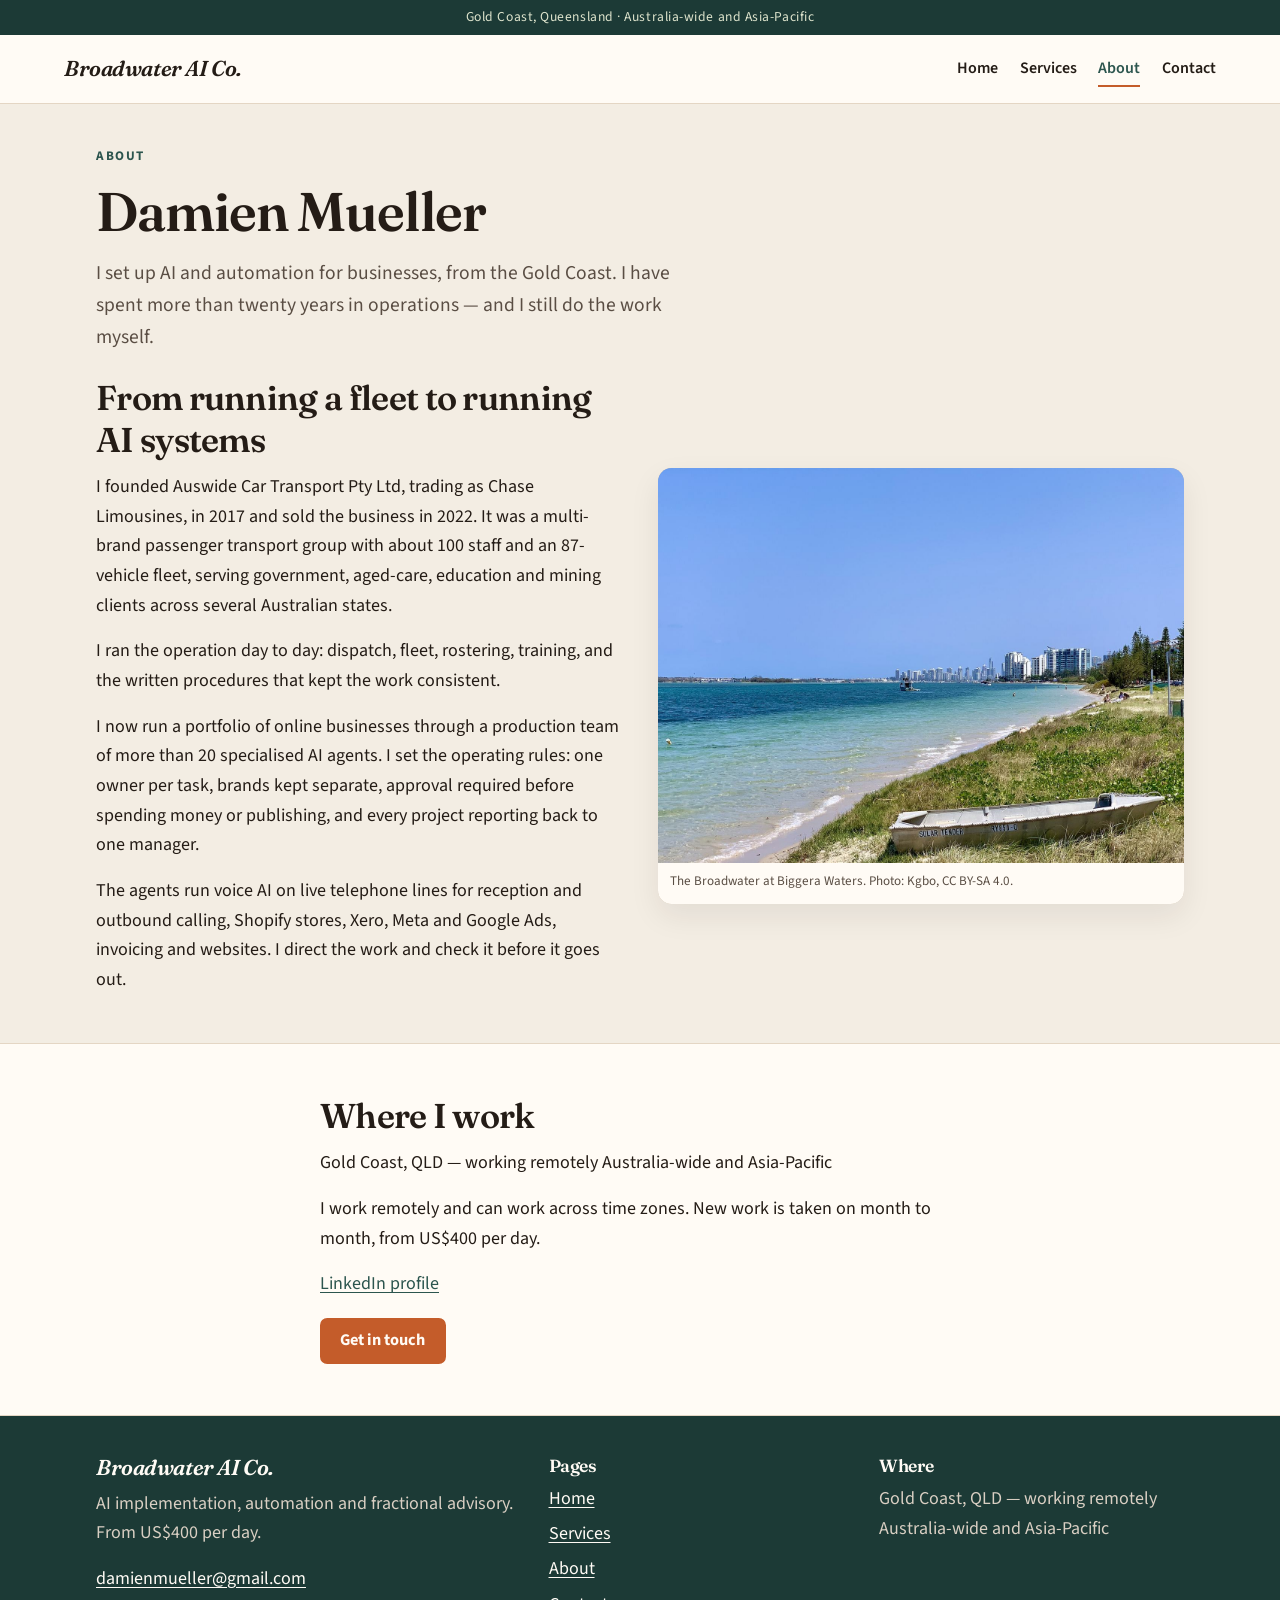
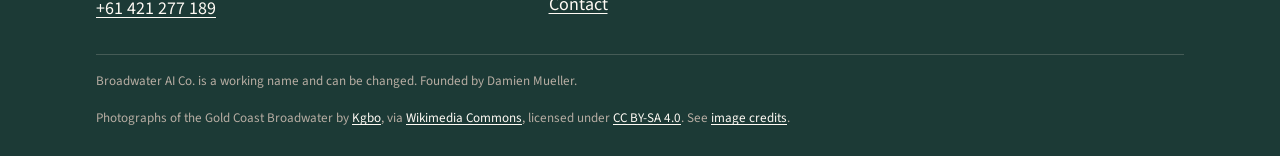
==== about.html @ 57206acb "Add Broadwater AI Co. four-page static site" ====
<!DOCTYPE html>
<html lang="en-AU">
<head>
  <meta charset="utf-8">
  <meta name="viewport" content="width=device-width, initial-scale=1">
  <title>About Damien Mueller — Broadwater AI Co.</title>
  <meta name="description" content="Damien Mueller founded a multi-state transport business, and now runs online businesses with specialised AI agents. Based on the Gold Coast.">
  <link rel="canonical" href="https://damienmueller-cloud.github.io/gold-coast-ai/about.html">
  <meta name="robots" content="index,follow">
  <meta property="og:type" content="website">
  <meta property="og:site_name" content="Broadwater AI Co.">
  <meta property="og:title" content="About Damien Mueller — Broadwater AI Co.">
  <meta property="og:description" content="Damien Mueller founded a multi-state transport business, and now runs online businesses with specialised AI agents. Based on the Gold Coast.">
  <meta property="og:url" content="https://damienmueller-cloud.github.io/gold-coast-ai/about.html">
  <meta property="og:image" content="https://damienmueller-cloud.github.io/gold-coast-ai/images/og.jpg">
  <meta property="og:image:width" content="1200">
  <meta property="og:image:height" content="630">
  <meta property="og:locale" content="en_AU">
  <meta name="twitter:card" content="summary_large_image">
  <meta name="twitter:title" content="About Damien Mueller — Broadwater AI Co.">
  <meta name="twitter:description" content="Damien Mueller founded a multi-state transport business, and now runs online businesses with specialised AI agents. Based on the Gold Coast.">
  <meta name="twitter:image" content="https://damienmueller-cloud.github.io/gold-coast-ai/images/og.jpg">
  <link rel="icon" href="favicon.svg" type="image/svg+xml">
  <link rel="icon" href="favicon.png" sizes="32x32" type="image/png">
  <link rel="apple-touch-icon" href="apple-touch-icon.png">
  <link rel="stylesheet" href="css/fonts.css">
  <link rel="stylesheet" href="css/styles.css">
  <script type="application/ld+json">
  {
    "@context": "https://schema.org",
    "@type": "ProfessionalService",
    "name": "Broadwater AI Co.",
    "url": "https://damienmueller-cloud.github.io/gold-coast-ai/",
    "email": "damienmueller@gmail.com",
    "telephone": "+61421277189",
    "description": "AI implementation, automation and fractional AI advisory, based on the Gold Coast. Work starts from US$400 per day.",
    "priceRange": "From US$400 per day",
    "image": "https://damienmueller-cloud.github.io/gold-coast-ai/images/og.jpg",
    "founder": {
      "@type": "Person",
      "name": "Damien Mueller",
      "url": "https://au.linkedin.com/in/damien-mueller-a53b8a63",
      "email": "damienmueller@gmail.com",
      "telephone": "+61421277189"
    },
    "address": {
      "@type": "PostalAddress",
      "addressLocality": "Gold Coast",
      "addressRegion": "QLD",
      "addressCountry": "AU"
    },
    "areaServed": ["AU", "Australia", "Asia-Pacific"],
    "sameAs": ["https://au.linkedin.com/in/damien-mueller-a53b8a63"]
  }
  </script>
</head>
<body>
  <!-- SITE_NAME (placeholder — find-replace): Broadwater AI Co. -->
  <a class="skip" href="#content">Skip to content</a>
  <div class="topbar">Gold Coast, Queensland · Australia-wide and Asia-Pacific</div>
  <header class="site">
    <div class="header-inner">
      <a class="wordmark" href="index.html">Broadwater AI Co.</a>
      <input type="checkbox" id="nav-toggle">
      <label class="nav-btn" for="nav-toggle">Menu</label>
      <nav class="main" aria-label="Primary">
      <a href="index.html">Home</a>
      <a href="services.html">Services</a>
      <a href="about.html" aria-current="page">About</a>
      <a href="contact.html">Contact</a>
      </nav>
    </div>
  </header>
  <main id="content">

    <section class="page-head">
      <div class="wrap">
        <p class="kicker">About</p>
        <h1>Damien Mueller</h1>
        <p class="lede">I set up AI and automation for businesses, from the Gold Coast. I have spent more than twenty years in operations — and I still do the work myself.</p>
      </div>
    </section>

    <section class="band" style="padding-top:0">
      <div class="wrap split">
        <div>
          <h2>From running a fleet to running AI systems</h2>
          <p>I founded Auswide Car Transport Pty Ltd, trading as Chase Limousines, in 2017 and sold the business in 2022. It was a multi-brand passenger transport group with about 100 staff and an 87-vehicle fleet, serving government, aged-care, education and mining clients across several Australian states.</p>
          <p>I ran the operation day to day: dispatch, fleet, rostering, training, and the written procedures that kept the work consistent.</p>
          <p>I now run a portfolio of online businesses through a production team of more than 20 specialised AI agents. I set the operating rules: one owner per task, brands kept separate, approval required before spending money or publishing, and every project reporting back to one manager.</p>
          <p>The agents run voice AI on live telephone lines for reception and outbound calling, Shopify stores, Xero, Meta and Google Ads, invoicing and websites. I direct the work and check it before it goes out.</p>
        </div>
        <figure class="frame">
          <img src="images/broadwater-biggera.jpg" width="1400" height="1050" alt="The Gold Coast Broadwater at Biggera Waters, looking across open water.">
          <figcaption>The Broadwater at Biggera Waters. Photo: Kgbo, CC BY-SA 4.0.</figcaption>
        </figure>
      </div>
    </section>

    <section class="band-paper">
      <div class="wrap intro">
        <h2>Where I work</h2>
        <p>Gold Coast, QLD — working remotely Australia-wide and Asia-Pacific</p>
        <p>I work remotely and can work across time zones. New work is taken on month to month, from US$400 per day.</p>
        <p><a href="https://au.linkedin.com/in/damien-mueller-a53b8a63">LinkedIn profile</a></p>
        <p style="margin-top:1.2rem"><a class="btn btn-primary" href="contact.html">Get in touch</a></p>
      </div>
    </section>
  </main>
  <footer class="site">
    <div class="wrap">
      <div class="foot-grid">
        <div>
          <a class="wordmark" href="index.html">Broadwater AI Co.</a>
          <p>AI implementation, automation and fractional advisory. From US$400 per day.</p>
          <p><a href="mailto:damienmueller@gmail.com">damienmueller@gmail.com</a><br>
          <a href="tel:+61421277189">+61 421 277 189</a></p>
        </div>
        <div>
          <h3>Pages</h3>
          <ul class="foot-links">
            <li><a href="index.html">Home</a></li>
            <li><a href="services.html">Services</a></li>
            <li><a href="about.html">About</a></li>
            <li><a href="contact.html">Contact</a></li>
          </ul>
        </div>
        <div>
          <h3>Where</h3>
          <p>Gold Coast, QLD — working remotely Australia-wide and Asia-Pacific</p>
        </div>
      </div>
      <div class="tiny">
        <p>Broadwater AI Co. is a working name and can be changed. Founded by Damien Mueller.</p>
        <p>Photographs of the Gold Coast Broadwater by <a href="https://commons.wikimedia.org/wiki/User:Kgbo">Kgbo</a>, via <a href="https://commons.wikimedia.org/">Wikimedia Commons</a>, licensed under <a href="https://creativecommons.org/licenses/by-sa/4.0/">CC BY-SA 4.0</a>. See <a href="images/CREDITS.txt">image credits</a>.</p>
      </div>
    </div>
  </footer>
</body>
</html>
---- css/fonts.css ----
/* Self-hosted fonts. Fraunces (Undercase Type) and Source Sans 3 (Adobe), SIL OFL 1.1.
   See fonts/README.md. */

@font-face {
  font-family: "Fraunces";
  font-style: normal;
  font-weight: 100 900;
  font-display: swap;
  src: url("../fonts/Fraunces-normal-500.woff2") format("woff2");
}

@font-face {
  font-family: "Fraunces";
  font-style: italic;
  font-weight: 600;
  font-display: swap;
  src: url("../fonts/Fraunces-italic-600.woff2") format("woff2");
}

@font-face {
  font-family: "Source Sans 3";
  font-style: normal;
  font-weight: 200 900;
  font-display: swap;
  src: url("../fonts/SourceSans3-normal-400.woff2") format("woff2");
}
---- css/styles.css ----
/* ============================================================
   SITE_NAME (placeholder — find-replace): Broadwater AI Co.
   Palette and type are original to this site. Tone (warm, local,
   practical, plain-speaking) takes cues from Gold Coast businesses
   Damien knows, without copying their logos, names or brand assets.
   ============================================================ */

:root {
  --site-name: "Broadwater AI Co."; /* placeholder working name */

  --sand: #f3ede3;
  --paper: #fffbf5;
  --ink: #241c16;
  --ink-soft: #5a4e44;
  --sea: #2c554e;
  --sea-deep: #1c3a36;
  --clay: #c45c2a;
  --clay-hover: #a44b22;
  --sage: #dde3cc;
  --drift: #c9b8a0;
  --line: #e4d6c4;
  --foam: #e8f0ec;
  --cream: #fffbf5;

  --font-serif: "Fraunces", "Source Serif Pro", Georgia, "Times New Roman", serif;
  --font-sans: "Source Sans 3", "Source Sans Pro", "Segoe UI", system-ui, sans-serif;

  --max: 68rem;
  --header-max: 72rem;
  --space: 1.25rem;
  --radius: 0.85rem;
  --shadow: 0 12px 30px rgba(36, 28, 22, 0.08);
}

*,
*::before,
*::after { box-sizing: border-box; }

html { scroll-behavior: smooth; }

body {
  margin: 0;
  font-family: var(--font-sans);
  font-size: 1.125rem;
  line-height: 1.65;
  color: var(--ink);
  background: var(--sand);
  -webkit-font-smoothing: antialiased;
}

img { max-width: 100%; height: auto; display: block; }

a { color: var(--sea); text-underline-offset: 0.15em; }
a:hover { color: var(--clay); }

:focus-visible {
  outline: 3px solid var(--clay);
  outline-offset: 3px;
}

.skip {
  position: absolute;
  left: 0.75rem;
  top: -4rem;
  background: var(--sea-deep);
  color: var(--cream);
  padding: 0.5rem 0.9rem;
  z-index: 100;
  border-radius: 0.4rem;
}
.skip:focus { top: 0.75rem; }

.wrap {
  width: min(100% - 2rem, var(--max));
  margin-inline: auto;
}
.wrap-wide {
  width: min(100% - 2rem, var(--header-max));
  margin-inline: auto;
}

/* ----- Header ----- */
.topbar {
  background: var(--sea-deep);
  color: var(--sage);
  font-size: 0.85rem;
  letter-spacing: 0.04em;
  text-align: center;
  padding: 0.4rem 1rem;
}
.topbar a { color: inherit; }

header.site {
  background: var(--paper);
  border-bottom: 1px solid var(--line);
  position: sticky;
  top: 0;
  z-index: 40;
}

.header-inner {
  width: min(100% - 2rem, var(--header-max));
  margin-inline: auto;
  display: flex;
  align-items: center;
  justify-content: space-between;
  gap: 1rem;
  min-height: 4.25rem;
}

.wordmark {
  font-family: var(--font-serif);
  font-weight: 600;
  font-style: italic;
  font-size: 1.35rem;
  color: var(--ink);
  text-decoration: none;
  letter-spacing: -0.01em;
  line-height: 1.1;
}
.wordmark:hover { color: var(--sea); }
.wordmark span {
  font-style: normal;
  font-weight: 600;
  font-size: 0.92em;
}

#nav-toggle { position: absolute; left: -9999px; }

.nav-btn {
  display: none;
  font-family: var(--font-sans);
  font-weight: 600;
  font-size: 0.95rem;
  background: transparent;
  border: 1.5px solid var(--ink);
  color: var(--ink);
  padding: 0.4rem 0.7rem;
  border-radius: 0.4rem;
  cursor: pointer;
}

nav.main {
  display: flex;
  gap: 0.2rem 1.35rem;
  align-items: center;
}
nav.main a {
  color: var(--ink);
  text-decoration: none;
  font-weight: 600;
  font-size: 1rem;
  padding: 0.25rem 0;
  border-bottom: 2px solid transparent;
}
nav.main a:hover,
nav.main a[aria-current="page"] {
  color: var(--sea);
  border-bottom-color: var(--clay);
}

@media (max-width: 720px) {
  .nav-btn { display: inline-block; }
  nav.main {
    display: none;
    position: absolute;
    left: 0;
    right: 0;
    top: 100%;
    background: var(--paper);
    border-bottom: 1px solid var(--line);
    flex-direction: column;
    align-items: stretch;
    padding: 0.5rem 1rem 1rem;
    gap: 0;
  }
  nav.main a {
    padding: 0.7rem 0.2rem;
    border-bottom: 1px solid var(--line);
  }
  #nav-toggle:checked ~ nav.main { display: flex; }
  #nav-toggle:checked ~ .nav-btn { background: var(--sage); }
}

/* ----- Hero & typography ----- */
h1, h2, h3, .wordmark {
  font-family: var(--font-serif);
  font-optical-sizing: auto;
  letter-spacing: -0.02em;
  color: var(--ink);
  line-height: 1.2;
}

h1 {
  font-size: clamp(2.1rem, 4.6vw, 3.4rem);
  font-weight: 600;
  margin: 0 0 0.8rem;
}

h2 {
  font-size: clamp(1.6rem, 3vw, 2.15rem);
  font-weight: 600;
  margin: 0 0 0.75rem;
}

h3 {
  font-size: 1.3rem;
  font-weight: 600;
  margin: 0 0 0.5rem;
}

.lede {
  font-size: 1.22rem;
  color: var(--ink-soft);
  max-width: 38rem;
  margin: 0 0 1.4rem;
}

.kicker {
  font-size: 0.82rem;
  font-weight: 700;
  letter-spacing: 0.12em;
  text-transform: uppercase;
  color: var(--sea);
  margin: 0 0 0.7rem;
}

p { margin: 0 0 1rem; }
p:last-child { margin-bottom: 0; }

/* ----- Buttons ----- */
.btn {
  display: inline-block;
  font-family: var(--font-sans);
  font-weight: 700;
  font-size: 1.02rem;
  text-decoration: none;
  padding: 0.7rem 1.15rem;
  border-radius: 0.45rem;
  border: 2px solid transparent;
  cursor: pointer;
  line-height: 1.2;
}
.btn-primary {
  background: var(--clay);
  color: var(--cream);
  border-color: var(--clay);
}
.btn-primary:hover {
  background: var(--clay-hover);
  border-color: var(--clay-hover);
  color: var(--cream);
}
.btn-ghost {
  background: transparent;
  color: var(--ink);
  border-color: var(--ink);
}
.btn-ghost:hover {
  background: var(--ink);
  color: var(--cream);
}
.actions { display: flex; flex-wrap: wrap; gap: 0.7rem; }

/* ----- Layout blocks ----- */
.hero {
  padding: 3rem 0 2.5rem;
}
.hero-grid {
  display: grid;
  grid-template-columns: 1.05fr 1fr;
  gap: 2.5rem;
  align-items: center;
}
@media (max-width: 800px) {
  .hero { padding: 2rem 0 1.5rem; }
  .hero-grid { grid-template-columns: 1fr; gap: 1.5rem; }
}

.frame {
  margin: 0;
  border-radius: var(--radius);
  overflow: hidden;
  box-shadow: var(--shadow);
  background: var(--drift);
}
.frame img {
  width: 100%;
  aspect-ratio: 4 / 3;
  object-fit: cover;
}
.frame figcaption {
  font-size: 0.82rem;
  color: var(--ink-soft);
  padding: 0.55rem 0.75rem 0.7rem;
  background: var(--paper);
}

section.band {
  padding: 3rem 0;
}
section.band + section.band { padding-top: 0.5rem; }
.band-paper { background: var(--paper); border-block: 1px solid var(--line); padding: 3.2rem 0; }
.band-sea { background: var(--sea-deep); color: var(--cream); padding: 3.2rem 0; }
.band-sea h2, .band-sea h3 { color: var(--cream); }
.band-sea p, .band-sea li { color: #e8e0d4; }
.band-sage { background: var(--sage); padding: 2.6rem 0; }

.intro { max-width: 40rem; }

/* ----- Cards ----- */
.cards {
  display: grid;
  grid-template-columns: repeat(3, 1fr);
  gap: 1.15rem;
  margin-top: 1.6rem;
}
@media (max-width: 800px) {
  .cards { grid-template-columns: 1fr; }
}
.card {
  background: var(--paper);
  border: 1px solid var(--line);
  border-radius: var(--radius);
  padding: 1.3rem 1.25rem 1.4rem;
}
.card .rate {
  font-weight: 700;
  color: var(--sea);
  margin-top: 0.8rem;
}
.card a.more {
  display: inline-block;
  margin-top: 0.7rem;
  font-weight: 700;
  text-decoration: none;
}
.card a.more:hover { text-decoration: underline; }

.steps {
  display: grid;
  grid-template-columns: repeat(4, 1fr);
  gap: 1rem;
  margin-top: 1.5rem;
  padding: 0;
  list-style: none;
  counter-reset: step;
}
@media (max-width: 800px) {
  .steps { grid-template-columns: 1fr 1fr; }
}
@media (max-width: 520px) {
  .steps { grid-template-columns: 1fr; }
}
.steps li {
  background: var(--paper);
  border-radius: var(--radius);
  padding: 1.1rem 1.1rem 1.2rem;
  border: 1px solid var(--line);
}
.steps li::before {
  counter-increment: step;
  content: "0" counter(step);
  display: block;
  font-family: var(--font-serif);
  font-weight: 600;
  color: var(--clay);
  font-size: 1.15rem;
  margin-bottom: 0.35rem;
}

.split {
  display: grid;
  grid-template-columns: 1fr 1fr;
  gap: 2.2rem;
  align-items: center;
}
@media (max-width: 800px) {
  .split { grid-template-columns: 1fr; }
}

.rate-pill {
  display: inline-block;
  background: var(--sage);
  color: var(--sea-deep);
  font-weight: 700;
  padding: 0.35rem 0.7rem;
  border-radius: 999px;
  font-size: 0.95rem;
}

/* ----- Page header (inner pages) ----- */
.page-head {
  padding: 2.6rem 0 1.5rem;
}
.page-head .lede { margin-bottom: 0; }

/* ----- Contact ----- */
.contact-grid {
  display: grid;
  grid-template-columns: 1fr 1.1fr;
  gap: 2rem;
  align-items: start;
  padding-bottom: 3rem;
}
@media (max-width: 800px) {
  .contact-grid { grid-template-columns: 1fr; }
}

.details {
  background: var(--paper);
  border: 1px solid var(--line);
  border-radius: var(--radius);
  padding: 1.4rem 1.35rem;
}
.details dt {
  font-size: 0.78rem;
  font-weight: 700;
  letter-spacing: 0.08em;
  text-transform: uppercase;
  color: var(--sea);
  margin: 0.9rem 0 0.15rem;
}
.details dt:first-child { margin-top: 0; }
.details dd { margin: 0; }
.details a { color: var(--ink); font-weight: 600; text-decoration: none; }
.details a:hover { color: var(--clay); text-decoration: underline; }

form.mailform {
  background: var(--paper);
  border: 1px solid var(--line);
  border-radius: var(--radius);
  padding: 1.4rem 1.35rem 1.5rem;
}
form.mailform label {
  display: block;
  font-weight: 700;
  font-size: 0.95rem;
  margin: 0.85rem 0 0.3rem;
}
form.mailform label:first-of-type { margin-top: 0; }
form.mailform input,
form.mailform textarea {
  width: 100%;
  font: inherit;
  padding: 0.55rem 0.7rem;
  border: 1.5px solid var(--drift);
  border-radius: 0.4rem;
  background: var(--cream);
  color: var(--ink);
}
form.mailform textarea { min-height: 8.5rem; resize: vertical; }
form.mailform input:focus,
form.mailform textarea:focus {
  border-color: var(--sea);
  outline: 3px solid color-mix(in srgb, var(--clay) 35%, transparent);
  outline-offset: 0;
}
.form-note {
  font-size: 0.92rem;
  color: var(--ink-soft);
  margin: 0.8rem 0 1rem;
}
form.mailform .btn { margin-top: 0.2rem; }

/* ----- Footer ----- */
footer.site {
  background: var(--sea-deep);
  color: #d9cfc3;
  padding: 2.4rem 0 1.6rem;
  margin-top: auto;
}
footer.site a { color: var(--cream); }
footer.site a:hover { color: #f0d3bf; }
.foot-grid {
  display: grid;
  grid-template-columns: 1.4fr 1fr 1fr;
  gap: 1.6rem;
}
@media (max-width: 720px) {
  .foot-grid { grid-template-columns: 1fr; }
}
footer.site .wordmark { color: var(--cream); display: inline-block; margin-bottom: 0.5rem; }
footer.site .wordmark:hover { color: #f0d3bf; }
.foot-links { list-style: none; margin: 0; padding: 0; }
.foot-links li { margin: 0 0 0.35rem; }
.tiny {
  margin-top: 1.8rem;
  padding-top: 1rem;
  border-top: 1px solid rgba(232, 224, 212, 0.2);
  font-size: 0.82rem;
  color: #b7ada3;
}
.tiny a { color: #e8e0d4; }

/* Service long-form */
.service {
  background: var(--paper);
  border: 1px solid var(--line);
  border-radius: var(--radius);
  padding: 1.5rem 1.4rem 1.6rem;
  margin: 0 0 1.1rem;
}

ul.plain {
  margin: 0 0 1rem;
  padding-left: 1.15rem;
}
ul.plain li { margin: 0 0 0.4rem; }

.credit-inline { font-size: 0.82rem; color: var(--ink-soft); }

@media (prefers-reduced-motion: reduce) {
  html { scroll-behavior: auto; }
  *, *::before, *::after {
    animation: none !important;
    transition: none !important;
  }
}

footer.site h3 { color: var(--cream); font-size: 1.1rem; }
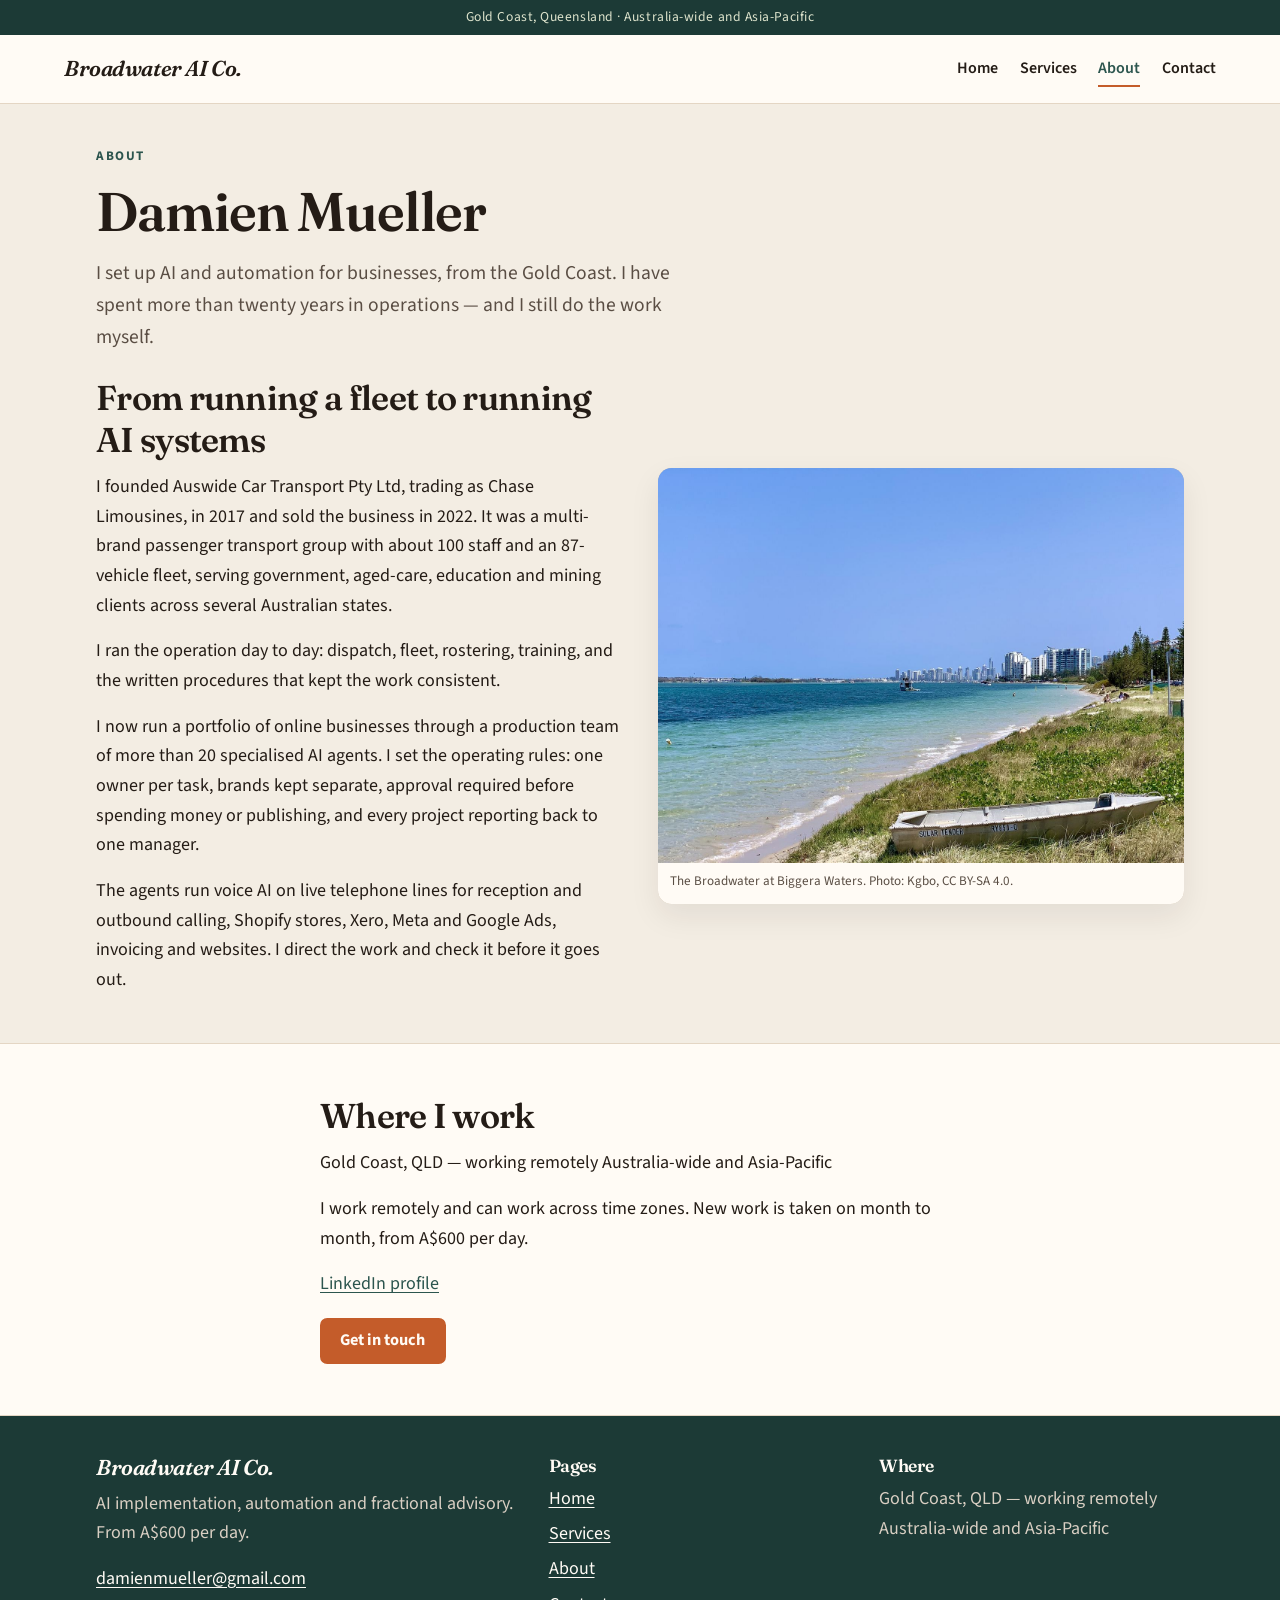
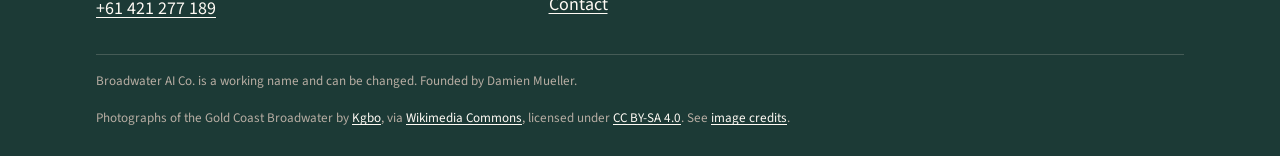
==== commit 9fdd50d3: "Quote day rate in Australian dollars (A$600)" ====
--- a/about.html
+++ b/about.html
@@ -33,8 +33,8 @@
     "url": "https://damienmueller-cloud.github.io/gold-coast-ai/",
     "email": "damienmueller@gmail.com",
     "telephone": "+61421277189",
-    "description": "AI implementation, automation and fractional AI advisory, based on the Gold Coast. Work starts from US$400 per day.",
-    "priceRange": "From US$400 per day",
+    "description": "AI implementation, automation and fractional AI advisory, based on the Gold Coast. Work starts from A$600 per day.",
+    "priceRange": "From A$600 per day (AUD, plus GST where applicable)",
     "image": "https://damienmueller-cloud.github.io/gold-coast-ai/images/og.jpg",
     "founder": {
       "@type": "Person",
@@ -101,7 +101,7 @@
       <div class="wrap intro">
         <h2>Where I work</h2>
         <p>Gold Coast, QLD — working remotely Australia-wide and Asia-Pacific</p>
-        <p>I work remotely and can work across time zones. New work is taken on month to month, from US$400 per day.</p>
+        <p>I work remotely and can work across time zones. New work is taken on month to month, from A$600 per day.</p>
         <p><a href="https://au.linkedin.com/in/damien-mueller-a53b8a63">LinkedIn profile</a></p>
         <p style="margin-top:1.2rem"><a class="btn btn-primary" href="contact.html">Get in touch</a></p>
       </div>
@@ -112,7 +112,7 @@
       <div class="foot-grid">
         <div>
           <a class="wordmark" href="index.html">Broadwater AI Co.</a>
-          <p>AI implementation, automation and fractional advisory. From US$400 per day.</p>
+          <p>AI implementation, automation and fractional advisory. From A$600 per day.</p>
           <p><a href="mailto:damienmueller@gmail.com">damienmueller@gmail.com</a><br>
           <a href="tel:+61421277189">+61 421 277 189</a></p>
         </div>
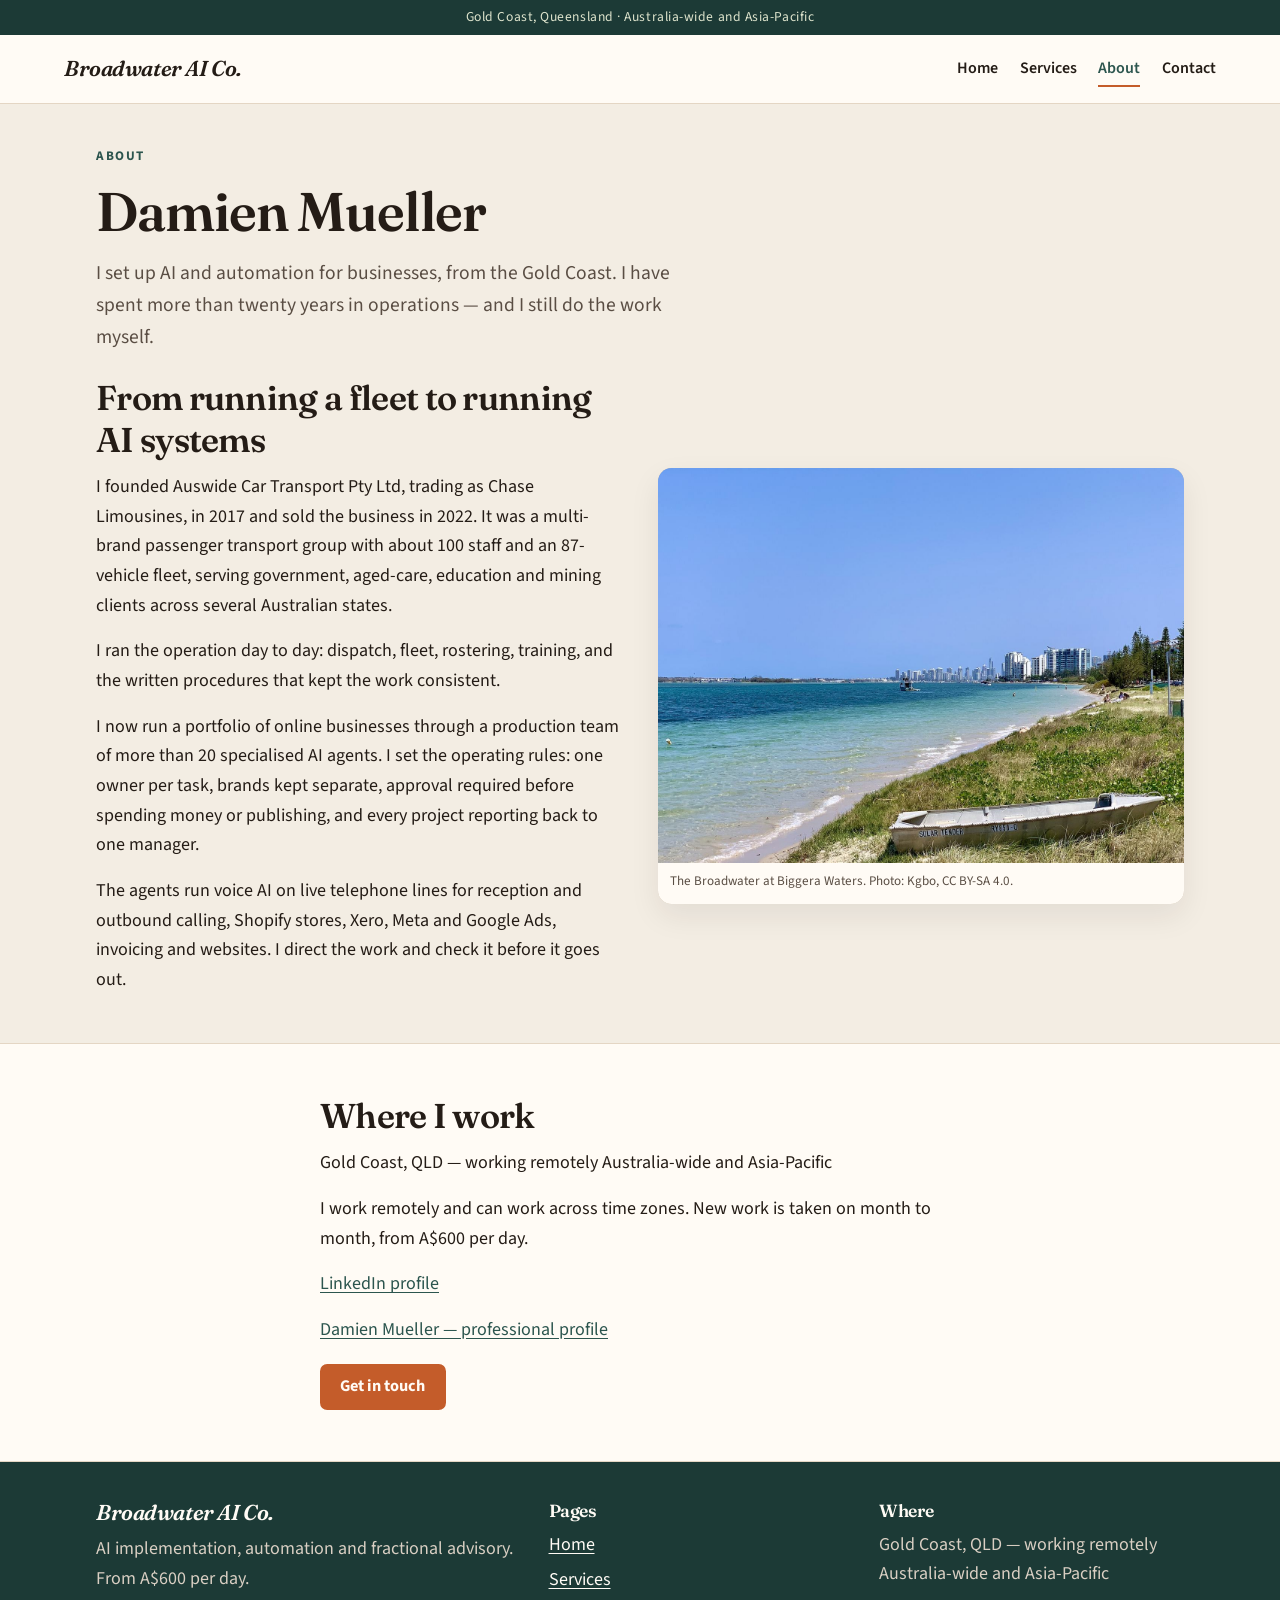
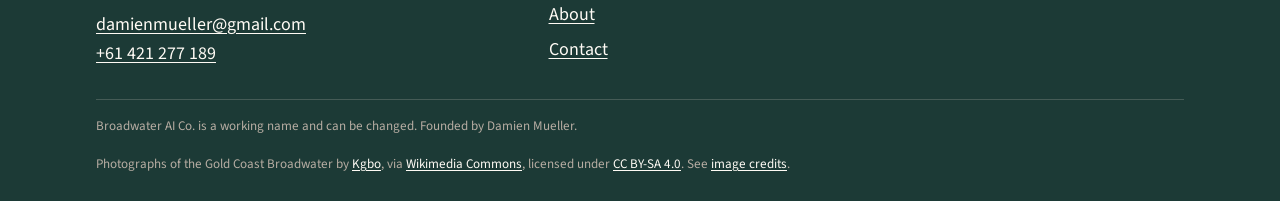
==== commit dad77538: "Add llms.txt, IndexNow and profile cross-links for free SEO No new business directories or social pr" ====
--- a/about.html
+++ b/about.html
@@ -29,6 +29,7 @@
   {
     "@context": "https://schema.org",
     "@type": "ProfessionalService",
+    "@id": "https://damienmueller-cloud.github.io/gold-coast-ai/#business",
     "name": "Broadwater AI Co.",
     "url": "https://damienmueller-cloud.github.io/gold-coast-ai/",
     "email": "damienmueller@gmail.com",
@@ -39,7 +40,7 @@
     "founder": {
       "@type": "Person",
       "name": "Damien Mueller",
-      "url": "https://au.linkedin.com/in/damien-mueller-a53b8a63",
+      "url": "https://damienmueller-cloud.github.io/damien-mueller/",
       "email": "damienmueller@gmail.com",
       "telephone": "+61421277189"
     },
@@ -50,7 +51,10 @@
       "addressCountry": "AU"
     },
     "areaServed": ["AU", "Australia", "Asia-Pacific"],
-    "sameAs": ["https://au.linkedin.com/in/damien-mueller-a53b8a63"]
+    "sameAs": [
+      "https://au.linkedin.com/in/damien-mueller-a53b8a63",
+      "https://damienmueller-cloud.github.io/damien-mueller/"
+    ]
   }
   </script>
 </head>
@@ -103,6 +107,7 @@
         <p>Gold Coast, QLD — working remotely Australia-wide and Asia-Pacific</p>
         <p>I work remotely and can work across time zones. New work is taken on month to month, from A$600 per day.</p>
         <p><a href="https://au.linkedin.com/in/damien-mueller-a53b8a63">LinkedIn profile</a></p>
+        <p><a href="https://damienmueller-cloud.github.io/damien-mueller/">Damien Mueller — professional profile</a></p>
         <p style="margin-top:1.2rem"><a class="btn btn-primary" href="contact.html">Get in touch</a></p>
       </div>
     </section>
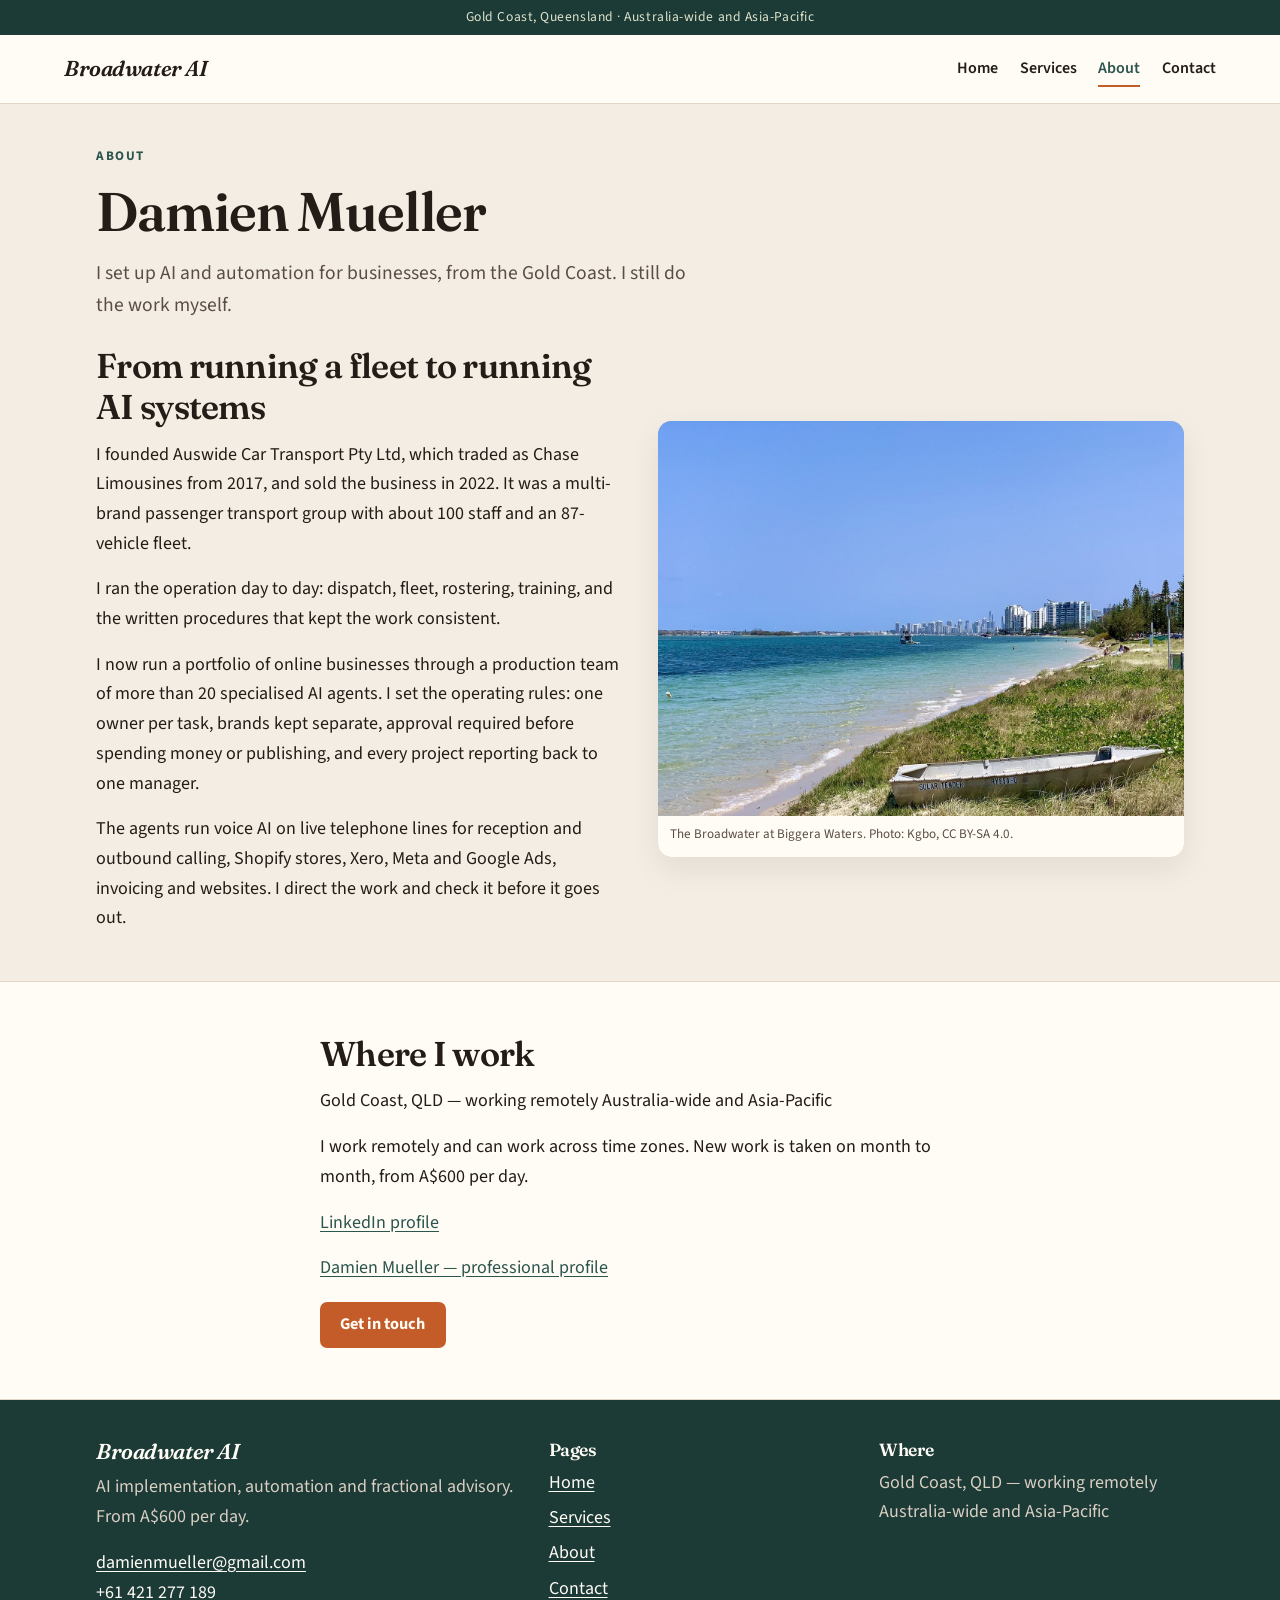
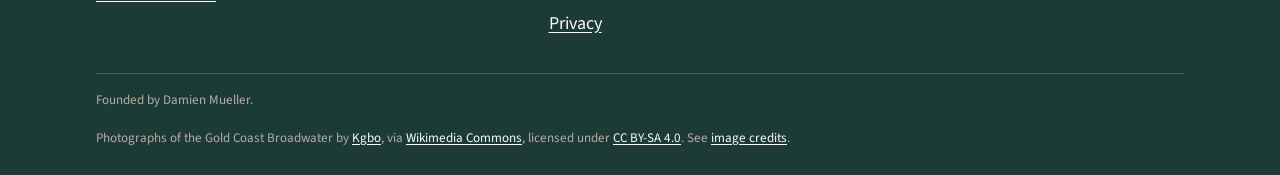
==== commit edc37385: "Apply audit copy fixes: drop Co. and GST line, tighten claims, add privacy note Remove public intern" ====
--- a/about.html
+++ b/about.html
@@ -3,22 +3,22 @@
 <head>
   <meta charset="utf-8">
   <meta name="viewport" content="width=device-width, initial-scale=1">
-  <title>About Damien Mueller — Broadwater AI Co.</title>
-  <meta name="description" content="Damien Mueller founded a multi-state transport business, and now runs online businesses with specialised AI agents. Based on the Gold Coast.">
+  <title>About Damien Mueller — Broadwater AI</title>
+  <meta name="description" content="Damien Mueller founded a transport business, and now runs online businesses with specialised AI agents. Based on the Gold Coast.">
   <link rel="canonical" href="https://damienmueller-cloud.github.io/gold-coast-ai/about.html">
   <meta name="robots" content="index,follow">
   <meta property="og:type" content="website">
-  <meta property="og:site_name" content="Broadwater AI Co.">
-  <meta property="og:title" content="About Damien Mueller — Broadwater AI Co.">
-  <meta property="og:description" content="Damien Mueller founded a multi-state transport business, and now runs online businesses with specialised AI agents. Based on the Gold Coast.">
+  <meta property="og:site_name" content="Broadwater AI">
+  <meta property="og:title" content="About Damien Mueller — Broadwater AI">
+  <meta property="og:description" content="Damien Mueller founded a transport business, and now runs online businesses with specialised AI agents. Based on the Gold Coast.">
   <meta property="og:url" content="https://damienmueller-cloud.github.io/gold-coast-ai/about.html">
   <meta property="og:image" content="https://damienmueller-cloud.github.io/gold-coast-ai/images/og.jpg">
   <meta property="og:image:width" content="1200">
   <meta property="og:image:height" content="630">
   <meta property="og:locale" content="en_AU">
   <meta name="twitter:card" content="summary_large_image">
-  <meta name="twitter:title" content="About Damien Mueller — Broadwater AI Co.">
-  <meta name="twitter:description" content="Damien Mueller founded a multi-state transport business, and now runs online businesses with specialised AI agents. Based on the Gold Coast.">
+  <meta name="twitter:title" content="About Damien Mueller — Broadwater AI">
+  <meta name="twitter:description" content="Damien Mueller founded a transport business, and now runs online businesses with specialised AI agents. Based on the Gold Coast.">
   <meta name="twitter:image" content="https://damienmueller-cloud.github.io/gold-coast-ai/images/og.jpg">
   <link rel="icon" href="favicon.svg" type="image/svg+xml">
   <link rel="icon" href="favicon.png" sizes="32x32" type="image/png">
@@ -30,12 +30,12 @@
     "@context": "https://schema.org",
     "@type": "ProfessionalService",
     "@id": "https://damienmueller-cloud.github.io/gold-coast-ai/#business",
-    "name": "Broadwater AI Co.",
+    "name": "Broadwater AI",
     "url": "https://damienmueller-cloud.github.io/gold-coast-ai/",
     "email": "damienmueller@gmail.com",
     "telephone": "+61421277189",
     "description": "AI implementation, automation and fractional AI advisory, based on the Gold Coast. Work starts from A$600 per day.",
-    "priceRange": "From A$600 per day (AUD, plus GST where applicable)",
+    "priceRange": "From A$600 per day (AUD)",
     "image": "https://damienmueller-cloud.github.io/gold-coast-ai/images/og.jpg",
     "founder": {
       "@type": "Person",
@@ -59,12 +59,11 @@
   </script>
 </head>
 <body>
-  <!-- SITE_NAME (placeholder — find-replace): Broadwater AI Co. -->
   <a class="skip" href="#content">Skip to content</a>
   <div class="topbar">Gold Coast, Queensland · Australia-wide and Asia-Pacific</div>
   <header class="site">
     <div class="header-inner">
-      <a class="wordmark" href="index.html">Broadwater AI Co.</a>
+      <a class="wordmark" href="index.html">Broadwater AI</a>
       <input type="checkbox" id="nav-toggle">
       <label class="nav-btn" for="nav-toggle">Menu</label>
       <nav class="main" aria-label="Primary">
@@ -81,7 +80,7 @@
       <div class="wrap">
         <p class="kicker">About</p>
         <h1>Damien Mueller</h1>
-        <p class="lede">I set up AI and automation for businesses, from the Gold Coast. I have spent more than twenty years in operations — and I still do the work myself.</p>
+        <p class="lede">I set up AI and automation for businesses, from the Gold Coast. I still do the work myself.</p>
       </div>
     </section>
 
@@ -89,7 +88,7 @@
       <div class="wrap split">
         <div>
           <h2>From running a fleet to running AI systems</h2>
-          <p>I founded Auswide Car Transport Pty Ltd, trading as Chase Limousines, in 2017 and sold the business in 2022. It was a multi-brand passenger transport group with about 100 staff and an 87-vehicle fleet, serving government, aged-care, education and mining clients across several Australian states.</p>
+          <p>I founded Auswide Car Transport Pty Ltd, which traded as Chase Limousines from 2017, and sold the business in 2022. It was a multi-brand passenger transport group with about 100 staff and an 87-vehicle fleet.</p>
           <p>I ran the operation day to day: dispatch, fleet, rostering, training, and the written procedures that kept the work consistent.</p>
           <p>I now run a portfolio of online businesses through a production team of more than 20 specialised AI agents. I set the operating rules: one owner per task, brands kept separate, approval required before spending money or publishing, and every project reporting back to one manager.</p>
           <p>The agents run voice AI on live telephone lines for reception and outbound calling, Shopify stores, Xero, Meta and Google Ads, invoicing and websites. I direct the work and check it before it goes out.</p>
@@ -116,7 +115,7 @@
     <div class="wrap">
       <div class="foot-grid">
         <div>
-          <a class="wordmark" href="index.html">Broadwater AI Co.</a>
+          <a class="wordmark" href="index.html">Broadwater AI</a>
           <p>AI implementation, automation and fractional advisory. From A$600 per day.</p>
           <p><a href="mailto:damienmueller@gmail.com">damienmueller@gmail.com</a><br>
           <a href="tel:+61421277189">+61 421 277 189</a></p>
@@ -128,6 +127,7 @@
             <li><a href="services.html">Services</a></li>
             <li><a href="about.html">About</a></li>
             <li><a href="contact.html">Contact</a></li>
+            <li><a href="privacy.html">Privacy</a></li>
           </ul>
         </div>
         <div>
@@ -136,7 +136,7 @@
         </div>
       </div>
       <div class="tiny">
-        <p>Broadwater AI Co. is a working name and can be changed. Founded by Damien Mueller.</p>
+        <p>Founded by Damien Mueller.</p>
         <p>Photographs of the Gold Coast Broadwater by <a href="https://commons.wikimedia.org/wiki/User:Kgbo">Kgbo</a>, via <a href="https://commons.wikimedia.org/">Wikimedia Commons</a>, licensed under <a href="https://creativecommons.org/licenses/by-sa/4.0/">CC BY-SA 4.0</a>. See <a href="images/CREDITS.txt">image credits</a>.</p>
       </div>
     </div>
--- a/css/styles.css
+++ b/css/styles.css
@@ -1,13 +1,4 @@
-/* ============================================================
-   SITE_NAME (placeholder — find-replace): Broadwater AI Co.
-   Palette and type are original to this site. Tone (warm, local,
-   practical, plain-speaking) takes cues from Gold Coast businesses
-   Damien knows, without copying their logos, names or brand assets.
-   ============================================================ */
-
 :root {
-  --site-name: "Broadwater AI Co."; /* placeholder working name */
-
   --sand: #f3ede3;
   --paper: #fffbf5;
   --ink: #241c16;
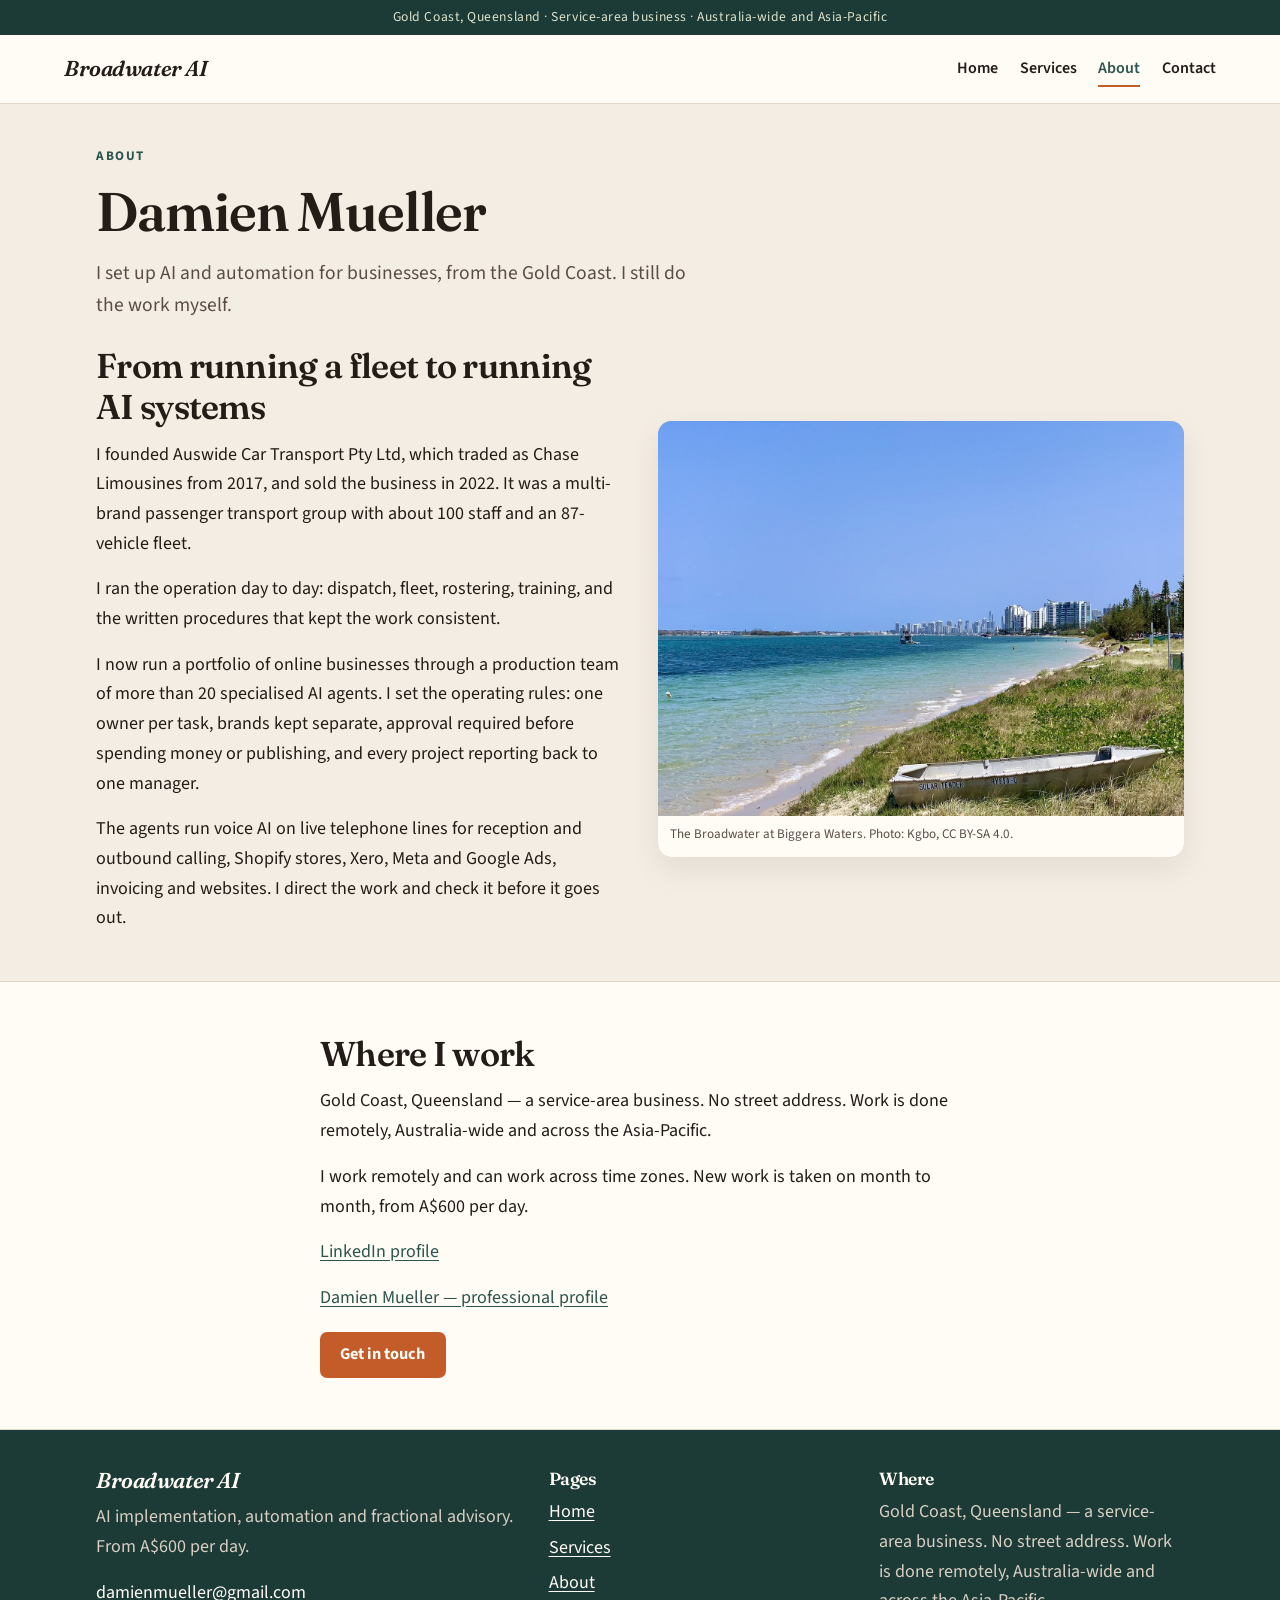
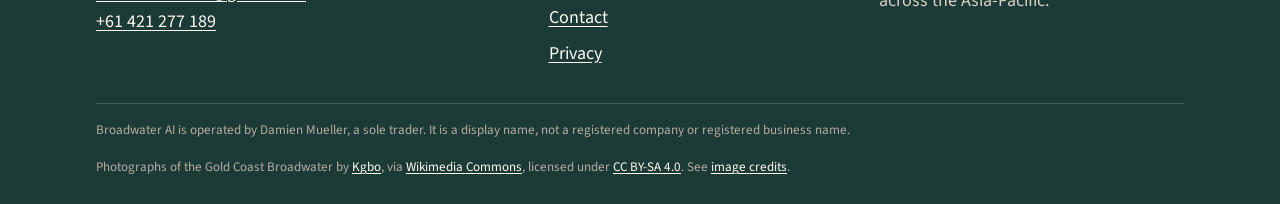
==== commit 044006cd: "Set Broadwater AI as a sole-trader display name and Gold Coast service area State that it is operate" ====
--- a/about.html
+++ b/about.html
@@ -60,7 +60,7 @@
 </head>
 <body>
   <a class="skip" href="#content">Skip to content</a>
-  <div class="topbar">Gold Coast, Queensland · Australia-wide and Asia-Pacific</div>
+  <div class="topbar">Gold Coast, Queensland · Service-area business · Australia-wide and Asia-Pacific</div>
   <header class="site">
     <div class="header-inner">
       <a class="wordmark" href="index.html">Broadwater AI</a>
@@ -103,7 +103,7 @@
     <section class="band-paper">
       <div class="wrap intro">
         <h2>Where I work</h2>
-        <p>Gold Coast, QLD — working remotely Australia-wide and Asia-Pacific</p>
+        <p>Gold Coast, Queensland — a service-area business. No street address. Work is done remotely, Australia-wide and across the Asia-Pacific.</p>
         <p>I work remotely and can work across time zones. New work is taken on month to month, from A$600 per day.</p>
         <p><a href="https://au.linkedin.com/in/damien-mueller-a53b8a63">LinkedIn profile</a></p>
         <p><a href="https://damienmueller-cloud.github.io/damien-mueller/">Damien Mueller — professional profile</a></p>
@@ -132,11 +132,11 @@
         </div>
         <div>
           <h3>Where</h3>
-          <p>Gold Coast, QLD — working remotely Australia-wide and Asia-Pacific</p>
+          <p>Gold Coast, Queensland — a service-area business. No street address. Work is done remotely, Australia-wide and across the Asia-Pacific.</p>
         </div>
       </div>
       <div class="tiny">
-        <p>Founded by Damien Mueller.</p>
+        <p>Broadwater AI is operated by Damien Mueller, a sole trader. It is a display name, not a registered company or registered business name.</p>
         <p>Photographs of the Gold Coast Broadwater by <a href="https://commons.wikimedia.org/wiki/User:Kgbo">Kgbo</a>, via <a href="https://commons.wikimedia.org/">Wikimedia Commons</a>, licensed under <a href="https://creativecommons.org/licenses/by-sa/4.0/">CC BY-SA 4.0</a>. See <a href="images/CREDITS.txt">image credits</a>.</p>
       </div>
     </div>
